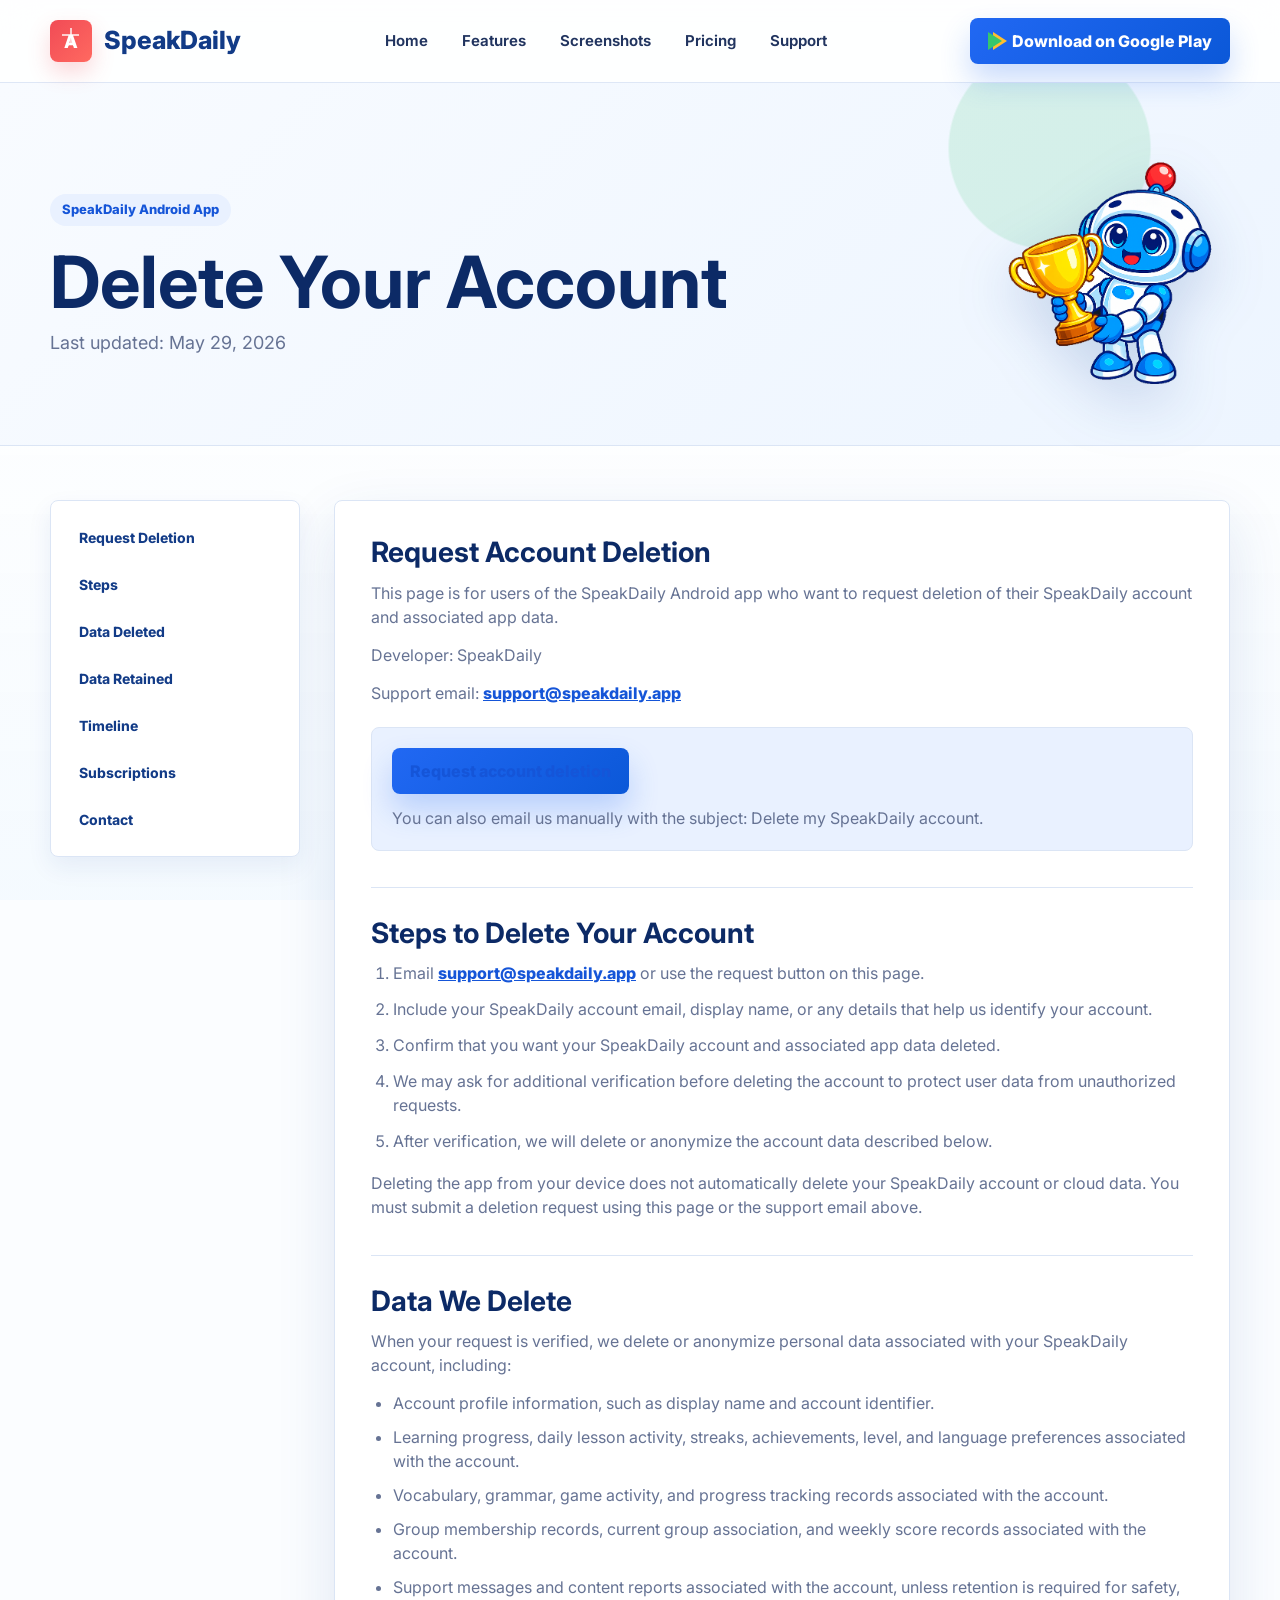
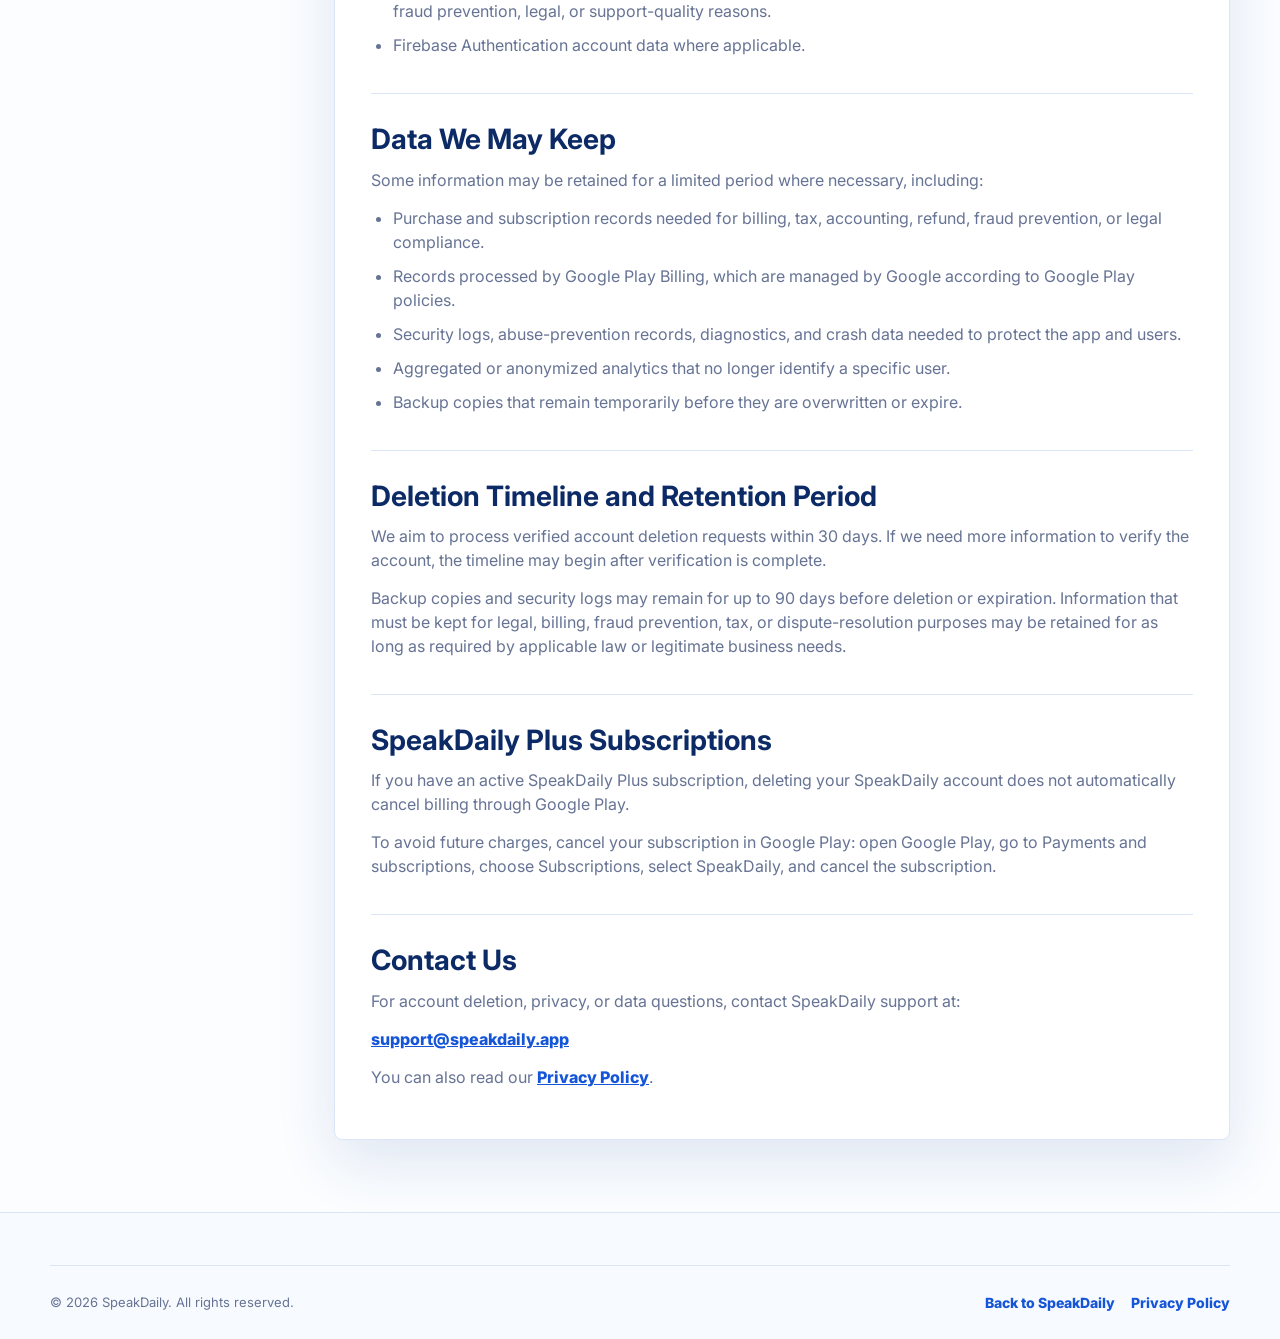
==== public/delete-account.html @ 3225bc34 "Add Firebase automatic deployment and Delete account" ====
<!DOCTYPE html>
<html lang="en">
<head>
  <meta charset="UTF-8" />
  <meta name="viewport" content="width=device-width, initial-scale=1.0" />
  <meta name="description" content="Request deletion of your SpeakDaily account and associated app data." />
  <title>Delete Account | SpeakDaily</title>
  <link rel="preconnect" href="https://fonts.googleapis.com" />
  <link rel="preconnect" href="https://fonts.gstatic.com" crossorigin />
  <link href="https://fonts.googleapis.com/css2?family=Inter:wght@400;500;600;700;800&display=swap" rel="stylesheet" />
  <link rel="icon" type="image/png" href="assets/images/speakdaily-app-icon-192.png" />
  <link rel="stylesheet" href="styles.css" />
</head>
<body class="policy-page">
  <header class="site-header">
    <nav class="nav-shell" aria-label="Primary navigation">
      <a class="brand" href="index.html#home" aria-label="SpeakDaily home">
        <span class="brand-mark" aria-hidden="true">
          <span>A</span>
        </span>
        <span>SpeakDaily</span>
      </a>

      <div class="nav-menu policy-nav">
        <a class="nav-link" href="index.html#home">Home</a>
        <a class="nav-link" href="index.html#features">Features</a>
        <a class="nav-link" href="index.html#screenshots">Screenshots</a>
        <a class="nav-link" href="index.html#pricing">Pricing</a>
        <a class="nav-link" href="index.html#support">Support</a>
      </div>

      <a class="play-button nav-play" href="index.html#download" aria-label="Download SpeakDaily on Google Play">
        <span class="play-triangle" aria-hidden="true"></span>
        <span>Download on Google Play</span>
      </a>
    </nav>
  </header>

  <main>
    <section class="policy-hero">
      <div class="container policy-hero-grid">
        <div>
          <span class="section-kicker">SpeakDaily Android App</span>
          <h1>Delete Your Account</h1>
          <p>Last updated: May 29, 2026</p>
        </div>
        <img src="assets/images/speakdaily-robot-cutout.png" alt="SpeakDaily robot mascot" />
      </div>
    </section>

    <section class="policy-content">
      <div class="container policy-layout">
        <aside class="policy-toc" aria-label="Account deletion sections">
          <a href="#request">Request Deletion</a>
          <a href="#steps">Steps</a>
          <a href="#deleted-data">Data Deleted</a>
          <a href="#retained-data">Data Retained</a>
          <a href="#timeline">Timeline</a>
          <a href="#subscriptions">Subscriptions</a>
          <a href="#contact">Contact</a>
        </aside>

        <article class="policy-document">
          <section id="request">
            <h2>Request Account Deletion</h2>
            <p>This page is for users of the SpeakDaily Android app who want to request deletion of their SpeakDaily account and associated app data.</p>
            <p>Developer: SpeakDaily</p>
            <p>Support email: <a href="mailto:support@speakdaily.app">support@speakdaily.app</a></p>
            <div class="deletion-action">
              <a class="play-button" href="mailto:support@speakdaily.app?subject=Delete%20my%20SpeakDaily%20account&body=Hello%20SpeakDaily%20Support%2C%0A%0AI%20want%20to%20delete%20my%20SpeakDaily%20account%20and%20associated%20app%20data.%0A%0AAccount%20email%20or%20display%20name%3A%20%0AReason%20(optional)%3A%20%0A%0AThank%20you.">Request account deletion</a>
              <p>You can also email us manually with the subject: Delete my SpeakDaily account.</p>
            </div>
          </section>

          <section id="steps">
            <h2>Steps to Delete Your Account</h2>
            <ol class="policy-steps">
              <li>Email <a href="mailto:support@speakdaily.app">support@speakdaily.app</a> or use the request button on this page.</li>
              <li>Include your SpeakDaily account email, display name, or any details that help us identify your account.</li>
              <li>Confirm that you want your SpeakDaily account and associated app data deleted.</li>
              <li>We may ask for additional verification before deleting the account to protect user data from unauthorized requests.</li>
              <li>After verification, we will delete or anonymize the account data described below.</li>
            </ol>
            <p>Deleting the app from your device does not automatically delete your SpeakDaily account or cloud data. You must submit a deletion request using this page or the support email above.</p>
          </section>

          <section id="deleted-data">
            <h2>Data We Delete</h2>
            <p>When your request is verified, we delete or anonymize personal data associated with your SpeakDaily account, including:</p>
            <ul>
              <li>Account profile information, such as display name and account identifier.</li>
              <li>Learning progress, daily lesson activity, streaks, achievements, level, and language preferences associated with the account.</li>
              <li>Vocabulary, grammar, game activity, and progress tracking records associated with the account.</li>
              <li>Group membership records, current group association, and weekly score records associated with the account.</li>
              <li>Support messages and content reports associated with the account, unless retention is required for safety, fraud prevention, legal, or support-quality reasons.</li>
              <li>Firebase Authentication account data where applicable.</li>
            </ul>
          </section>

          <section id="retained-data">
            <h2>Data We May Keep</h2>
            <p>Some information may be retained for a limited period where necessary, including:</p>
            <ul>
              <li>Purchase and subscription records needed for billing, tax, accounting, refund, fraud prevention, or legal compliance.</li>
              <li>Records processed by Google Play Billing, which are managed by Google according to Google Play policies.</li>
              <li>Security logs, abuse-prevention records, diagnostics, and crash data needed to protect the app and users.</li>
              <li>Aggregated or anonymized analytics that no longer identify a specific user.</li>
              <li>Backup copies that remain temporarily before they are overwritten or expire.</li>
            </ul>
          </section>

          <section id="timeline">
            <h2>Deletion Timeline and Retention Period</h2>
            <p>We aim to process verified account deletion requests within 30 days. If we need more information to verify the account, the timeline may begin after verification is complete.</p>
            <p>Backup copies and security logs may remain for up to 90 days before deletion or expiration. Information that must be kept for legal, billing, fraud prevention, tax, or dispute-resolution purposes may be retained for as long as required by applicable law or legitimate business needs.</p>
          </section>

          <section id="subscriptions">
            <h2>SpeakDaily Plus Subscriptions</h2>
            <p>If you have an active SpeakDaily Plus subscription, deleting your SpeakDaily account does not automatically cancel billing through Google Play.</p>
            <p>To avoid future charges, cancel your subscription in Google Play: open Google Play, go to Payments and subscriptions, choose Subscriptions, select SpeakDaily, and cancel the subscription.</p>
          </section>

          <section id="contact">
            <h2>Contact Us</h2>
            <p>For account deletion, privacy, or data questions, contact SpeakDaily support at:</p>
            <p><a href="mailto:support@speakdaily.app">support@speakdaily.app</a></p>
            <p>You can also read our <a href="privacy-policy.html">Privacy Policy</a>.</p>
          </section>
        </article>
      </div>
    </section>
  </main>

  <footer class="site-footer">
    <div class="container footer-bottom policy-footer">
      <p>&copy; <span id="year">2026</span> SpeakDaily. All rights reserved.</p>
      <div class="policy-footer-links">
        <a href="index.html">Back to SpeakDaily</a>
        <a href="privacy-policy.html">Privacy Policy</a>
      </div>
    </div>
  </footer>

  <script>
    const year = document.getElementById('year');
    year.textContent = new Date().getFullYear();
  </script>
</body>
</html>
---- public/styles.css ----
:root {
  --blue-900: #0c2a66;
  --blue-800: #123b87;
  --blue-700: #1555d8;
  --blue-600: #2168f3;
  --blue-100: #e9f1ff;
  --green-600: #35c66d;
  --green-100: #e9fbf1;
  --red-500: #f14b56;
  --yellow-500: #ffbf2f;
  --ink: #17213c;
  --muted: #667394;
  --line: #dbe5f5;
  --surface: #ffffff;
  --soft: #f5f9ff;
  --shadow: 0 22px 60px rgba(24, 66, 148, 0.12);
  --tight-shadow: 0 12px 30px rgba(20, 54, 118, 0.12);
  --radius: 8px;
  --container: min(1180px, calc(100% - 40px));
}

* {
  box-sizing: border-box;
}

html {
  scroll-behavior: smooth;
}

body {
  margin: 0;
  font-family: "Inter", Arial, sans-serif;
  color: var(--ink);
  background: #fbfdff;
  line-height: 1.5;
}

body::before {
  content: "";
  position: fixed;
  inset: 0;
  z-index: -2;
  background:
    linear-gradient(180deg, rgba(233, 241, 255, 0.88) 0%, rgba(255, 255, 255, 0.9) 34%, rgba(244, 250, 255, 0.94) 100%);
}

a {
  color: inherit;
}

button,
a {
  -webkit-tap-highlight-color: transparent;
}

button {
  font: inherit;
}

.container {
  width: var(--container);
  margin: 0 auto;
}

.section-pad {
  padding: 80px 0;
}

.site-header {
  position: sticky;
  top: 0;
  z-index: 50;
  background: rgba(255, 255, 255, 0.92);
  backdrop-filter: blur(18px);
  border-bottom: 1px solid rgba(219, 229, 245, 0.9);
}

.nav-shell {
  width: var(--container);
  height: 82px;
  margin: 0 auto;
  display: grid;
  grid-template-columns: auto 1fr auto;
  align-items: center;
  gap: 28px;
}

.brand {
  display: inline-flex;
  align-items: center;
  gap: 12px;
  text-decoration: none;
  color: var(--blue-800);
  font-size: 25px;
  font-weight: 800;
  white-space: nowrap;
}

.brand-mark {
  width: 42px;
  height: 42px;
  display: inline-grid;
  place-items: center;
  border-radius: 8px;
  background: linear-gradient(135deg, var(--red-500), #ff6960);
  color: #fff;
  box-shadow: 0 10px 22px rgba(241, 75, 86, 0.22);
  position: relative;
  overflow: hidden;
}

.brand-mark::before,
.brand-mark::after {
  content: "";
  position: absolute;
  background: rgba(255, 255, 255, 0.7);
}

.brand-mark::before {
  width: 17px;
  height: 2px;
  top: 14px;
  left: 12px;
}

.brand-mark::after {
  width: 2px;
  height: 17px;
  top: 8px;
  left: 20px;
}

.brand-mark span {
  position: relative;
  z-index: 1;
  font-size: 18px;
  font-weight: 800;
}

.nav-menu {
  justify-self: center;
  display: flex;
  align-items: center;
  gap: 34px;
}

.nav-link {
  position: relative;
  text-decoration: none;
  color: #21345f;
  font-weight: 650;
  font-size: 15px;
  padding: 28px 0;
}

.nav-link::after {
  content: "";
  position: absolute;
  left: 0;
  right: 0;
  bottom: 20px;
  height: 3px;
  border-radius: 999px;
  background: var(--blue-600);
  transform: scaleX(0);
  transform-origin: center;
  transition: transform 0.2s ease;
}

.nav-link:hover::after,
.nav-link.active::after {
  transform: scaleX(1);
}

.nav-toggle {
  display: none;
  width: 44px;
  height: 44px;
  border: 1px solid var(--line);
  border-radius: 8px;
  background: #fff;
  align-items: center;
  justify-content: center;
  flex-direction: column;
  gap: 5px;
}

.nav-toggle span {
  width: 20px;
  height: 2px;
  background: var(--blue-800);
  border-radius: 4px;
}

.play-button,
.outline-button {
  min-height: 46px;
  display: inline-flex;
  align-items: center;
  justify-content: center;
  gap: 10px;
  border-radius: 8px;
  font-weight: 800;
  text-decoration: none;
  transition: transform 0.2s ease, box-shadow 0.2s ease, border-color 0.2s ease;
}

.play-button {
  padding: 0 18px;
  color: #fff;
  background: linear-gradient(135deg, var(--blue-600), #0b58d8);
  box-shadow: 0 16px 30px rgba(33, 104, 243, 0.24);
}

.play-button:hover,
.outline-button:hover {
  transform: translateY(-2px);
}

.outline-button {
  padding: 0 20px;
  color: var(--blue-700);
  background: #fff;
  border: 1px solid #b8cbf4;
}

.play-triangle {
  width: 0;
  height: 0;
  border-top: 9px solid transparent;
  border-bottom: 9px solid transparent;
  border-left: 14px solid var(--green-600);
  filter: drop-shadow(5px 0 0 var(--yellow-500));
}

.hero {
  position: relative;
  min-height: 660px;
  display: flex;
  align-items: center;
  overflow: hidden;
  background:
    radial-gradient(circle at 78% 10%, rgba(219, 233, 255, 0.85) 0 90px, transparent 92px),
    radial-gradient(circle at 96% 26%, rgba(232, 247, 255, 0.9) 0 120px, transparent 122px);
}

.hero::after {
  content: "";
  position: absolute;
  right: 0;
  bottom: 0;
  width: min(74vw, 840px);
  height: 68%;
  z-index: 0;
  background:
    linear-gradient(115deg, rgba(234, 246, 255, 0.1), rgba(219, 238, 255, 0.92)),
    repeating-linear-gradient(90deg, rgba(255, 255, 255, 0.44) 0 1px, transparent 1px 38px);
  clip-path: ellipse(70% 46% at 58% 76%);
}

.hero-grid {
  position: relative;
  z-index: 2;
  display: grid;
  grid-template-columns: minmax(360px, 0.9fr) minmax(560px, 1.2fr);
  gap: 24px;
  align-items: center;
}

.hero-copy {
  max-width: 590px;
}

.eyebrow {
  display: inline-flex;
  gap: 10px;
  align-items: center;
  min-height: 36px;
  padding: 0 16px;
  color: var(--blue-700);
  background: #eaf2ff;
  border-radius: 999px;
  font-size: 14px;
  font-weight: 750;
}

.eyebrow span + span::before {
  content: "";
  display: inline-block;
  width: 5px;
  height: 5px;
  margin-right: 10px;
  vertical-align: middle;
  border-radius: 50%;
  background: var(--blue-600);
}

.hero h1 {
  margin: 28px 0 18px;
  color: var(--blue-900);
  font-size: clamp(46px, 6vw, 74px);
  line-height: 1.07;
  max-width: 760px;
}

.hero h1::first-line {
  color: var(--blue-900);
}

.hero h1 span,
.hero h1 strong {
  color: var(--blue-600);
}

.hero p {
  max-width: 520px;
  margin: 0;
  color: var(--muted);
  font-size: 20px;
}

.hero-actions {
  display: flex;
  flex-wrap: wrap;
  gap: 14px;
  margin: 34px 0 24px;
}

.hero-play,
.hero-actions .outline-button {
  min-height: 54px;
}

.trust-row {
  display: flex;
  align-items: center;
  gap: 14px;
}

.learner-stack {
  display: flex;
}

.learner-stack span {
  width: 31px;
  height: 31px;
  margin-left: -8px;
  border: 2px solid #fff;
  border-radius: 50%;
  box-shadow: 0 6px 16px rgba(36, 76, 146, 0.16);
}

.learner-stack span:first-child {
  margin-left: 0;
  background: #9f623f;
}

.learner-stack span:nth-child(2) {
  background: #e3a46e;
}

.learner-stack span:nth-child(3) {
  background: #71513d;
}

.learner-stack span:nth-child(4) {
  background: #d5b79a;
}

.stars {
  display: flex;
  gap: 3px;
  line-height: 1;
}

.stars span {
  width: 13px;
  height: 13px;
  background: var(--yellow-500);
  clip-path: polygon(50% 0, 62% 35%, 100% 35%, 70% 56%, 82% 100%, 50% 72%, 18% 100%, 30% 56%, 0 35%, 38% 35%);
}

.trust-row p {
  margin: 4px 0 0;
  color: #495a7e;
  font-size: 14px;
}

.hero-visual {
  position: relative;
  min-height: 560px;
  perspective: 1400px;
}

.hero-scene {
  position: absolute;
  inset: 0;
  pointer-events: none;
}

.hero-card {
  position: absolute;
  z-index: 1;
  display: grid;
  gap: 5px;
  width: 190px;
  padding: 16px;
  border: 1px solid rgba(190, 207, 237, 0.78);
  border-radius: var(--radius);
  background: rgba(255, 255, 255, 0.72);
  box-shadow: var(--tight-shadow);
  backdrop-filter: blur(18px);
}

.lesson-card {
  right: 27%;
  top: 110px;
}

.streak-card {
  right: 8%;
  bottom: 110px;
}

.hero-card strong {
  color: var(--blue-900);
  font-size: 15px;
}

.hero-card small {
  color: var(--muted);
  font-weight: 600;
}

.mini-badge,
.level-dot {
  display: inline-grid;
  place-items: center;
  width: 29px;
  height: 24px;
  border-radius: 7px;
  color: #fff;
  background: var(--green-600);
  font-size: 11px;
  font-weight: 800;
}

.lesson-progress,
.lesson-progress span,
.progress-meter div,
.progress-meter i,
.routine-progress div,
.routine-progress i {
  height: 7px;
  border-radius: 999px;
}

.lesson-progress {
  background: #e9eef8;
}

.lesson-progress span {
  display: block;
  width: 64%;
  background: var(--blue-600);
}

.phone {
  position: absolute;
  width: 210px;
  height: 430px;
  padding: 12px;
  border: 7px solid #24272f;
  border-radius: 32px;
  background: #12151d;
  box-shadow: 0 28px 48px rgba(16, 31, 73, 0.24);
  overflow: hidden;
}

.phone::before {
  content: "";
  position: absolute;
  top: 7px;
  left: 50%;
  width: 64px;
  height: 10px;
  border-radius: 0 0 12px 12px;
  background: #24272f;
  transform: translateX(-50%);
  z-index: 4;
}

.phone-main {
  right: 178px;
  top: 24px;
  width: 240px;
  height: 500px;
  transform: rotate(1deg);
  z-index: 6;
}

.phone-left {
  right: 366px;
  top: 96px;
  transform: rotate(-8deg);
  z-index: 4;
}

.phone-right {
  right: 10px;
  top: 92px;
  transform: rotate(8deg);
  z-index: 3;
}

.screen {
  height: 100%;
  padding: 20px 13px 14px;
  border-radius: 24px;
  background: #fbfdff;
  overflow: hidden;
}

.screen-header,
.routine-top {
  display: flex;
  align-items: center;
  gap: 8px;
  min-height: 32px;
  color: var(--blue-800);
  font-size: 12px;
}

.screen-header strong,
.routine-top strong {
  flex: 1;
}

.alert-dot {
  width: 9px;
  height: 9px;
  border-radius: 50%;
  background: var(--red-500);
  box-shadow: 0 0 0 4px rgba(241, 75, 86, 0.14);
}

.chapter-card {
  margin-top: 14px;
  padding: 14px;
  border-radius: var(--radius);
  background: linear-gradient(135deg, #f1f6ff, #ffffff);
  border: 1px solid #d8e5ff;
}

.chapter-card span,
.phone-label,
.plan-name {
  display: inline-block;
  color: var(--blue-600);
  font-size: 11px;
  font-weight: 800;
  text-transform: uppercase;
}

.chapter-card strong {
  display: block;
  margin: 3px 0;
  color: var(--blue-900);
  font-size: 13px;
}

.chapter-card small {
  color: var(--muted);
  font-size: 11px;
}

.progress-meter {
  margin: 14px 0;
  color: var(--green-600);
  font-size: 11px;
  font-weight: 800;
}

.progress-meter {
  display: grid;
  grid-template-columns: 1fr auto;
  gap: 8px;
}

.progress-meter div {
  grid-column: 1 / -1;
  background: #e9eef8;
}

.progress-meter i {
  display: block;
  width: 6%;
  background: var(--green-600);
}

.start-button {
  width: 100%;
  min-height: 38px;
  color: #fff;
  border: 0;
  border-radius: 8px;
  background: var(--blue-600);
  font-size: 12px;
  font-weight: 800;
}

.lesson-list {
  display: grid;
  gap: 12px;
  margin: 18px 0 0;
  padding: 0;
  list-style: none;
}

.lesson-list li {
  display: flex;
  gap: 10px;
  align-items: center;
  padding: 10px;
  border: 1px solid #e1e9f8;
  border-radius: var(--radius);
  background: #fff;
}

.lesson-list strong {
  display: block;
  color: var(--blue-900);
  font-size: 12px;
}

.lesson-list small {
  display: block;
  color: var(--muted);
  font-size: 10px;
}

.lesson-icon {
  width: 32px;
  height: 32px;
  flex: 0 0 32px;
  border-radius: 8px;
}

.lesson-icon.red {
  background: linear-gradient(135deg, var(--red-500), #ff8b76);
}

.lesson-icon.blue {
  background: linear-gradient(135deg, #65a4ff, var(--blue-600));
}

.lesson-icon.green {
  background: linear-gradient(135deg, var(--green-600), #9ee7b9);
}

.game-list {
  display: grid;
  gap: 12px;
  margin-top: 24px;
}

.game-card {
  padding: 14px;
  border-radius: var(--radius);
  border: 1px solid #d8e5ff;
  background: #fff;
}

.game-card.green {
  background: var(--green-100);
  border-color: #cdeedb;
}

.game-card.blue {
  background: var(--blue-100);
}

.game-card.pale {
  background: #fff7dc;
  border-color: #f5e6ab;
}

.game-card strong,
.game-card span {
  display: block;
}

.game-card strong {
  color: var(--blue-900);
  font-size: 12px;
}

.game-card span {
  margin: 4px 0 10px;
  color: var(--muted);
  font-size: 10px;
}

.game-card button {
  min-width: 58px;
  height: 28px;
  border: 0;
  border-radius: 999px;
  color: #fff;
  background: var(--green-600);
  font-size: 10px;
  font-weight: 800;
  text-transform: uppercase;
}

.profile-bot {
  width: 68px;
  height: 68px;
  margin: 32px auto 14px;
  border: 6px solid #dcecff;
  border-radius: 50%;
  background:
    radial-gradient(circle at 36% 42%, #fff 0 5px, transparent 6px),
    radial-gradient(circle at 64% 42%, #fff 0 5px, transparent 6px),
    radial-gradient(circle at 37% 42%, var(--blue-700) 0 2px, transparent 3px),
    radial-gradient(circle at 63% 42%, var(--blue-700) 0 2px, transparent 3px),
    linear-gradient(135deg, #4fb0ff, var(--blue-600));
  box-shadow: 0 12px 24px rgba(33, 104, 243, 0.22);
}

.profile-name {
  display: block;
  color: var(--blue-900);
  text-align: center;
  font-size: 13px;
}

.plus-strip {
  display: block;
  margin: 18px 0;
  padding: 12px;
  border-radius: var(--radius);
  color: var(--blue-800);
  background: #f2edff;
  font-size: 11px;
  font-weight: 800;
}

.settings-row {
  margin-top: 10px;
  padding: 12px;
  border-radius: var(--radius);
  background: #fff;
  border: 1px solid #e1e9f8;
  color: var(--blue-800);
  font-size: 11px;
  font-weight: 700;
}

.settings-row.logout {
  color: var(--red-500);
}

.mascot-wrap {
  position: absolute;
  left: -10px;
  bottom: 10px;
  width: 340px;
  height: 330px;
  z-index: 8;
}

.mascot-image {
  position: absolute;
  left: 0;
  bottom: 0;
  width: 335px;
  max-width: 100%;
  height: auto;
  filter: drop-shadow(0 18px 28px rgba(17, 67, 150, 0.2));
}

.speech-bubble {
  position: absolute;
  right: 22px;
  top: 12px;
  z-index: 3;
  padding: 9px 13px;
  border-radius: 8px;
  color: #fff;
  background: var(--green-600);
  font-weight: 800;
  transform: rotate(7deg);
  box-shadow: 0 12px 18px rgba(53, 198, 109, 0.2);
}

.robot {
  position: absolute;
  left: 44px;
  top: 58px;
  width: 142px;
  height: 172px;
}

.antenna {
  position: absolute;
  top: -22px;
  left: 50%;
  width: 7px;
  height: 26px;
  background: var(--blue-700);
  transform: translateX(-50%);
}

.antenna::before {
  content: "";
  position: absolute;
  top: -16px;
  left: 50%;
  width: 24px;
  height: 24px;
  border: 5px solid var(--red-500);
  border-radius: 50%;
  background: #fff;
  transform: translateX(-50%);
}

.robot-head {
  position: absolute;
  top: 0;
  left: 13px;
  width: 116px;
  height: 88px;
  border: 7px solid var(--blue-700);
  border-radius: 42px;
  background: #f7fbff;
  box-shadow: inset 0 -12px 0 #e5f1ff;
}

.robot-head::before,
.robot-head::after {
  content: "";
  position: absolute;
  top: 35px;
  width: 18px;
  height: 34px;
  border-radius: 12px;
  background: var(--blue-700);
}

.robot-head::before {
  left: -21px;
}

.robot-head::after {
  right: -21px;
}

.robot-eye {
  position: absolute;
  top: 30px;
  width: 26px;
  height: 26px;
  border: 4px solid var(--blue-700);
  border-radius: 50%;
  background: radial-gradient(circle at 35% 35%, #fff 0 4px, #4fb0ff 5px 100%);
}

.robot-eye.left {
  left: 25px;
}

.robot-eye.right {
  right: 25px;
}

.robot-smile {
  position: absolute;
  left: 50%;
  bottom: 15px;
  width: 25px;
  height: 12px;
  border-bottom: 5px solid var(--red-500);
  border-radius: 0 0 18px 18px;
  transform: translateX(-50%);
}

.robot-body {
  position: absolute;
  top: 88px;
  left: 39px;
  width: 64px;
  height: 66px;
  border: 7px solid var(--blue-700);
  border-radius: 22px 22px 28px 28px;
  background: #f7fbff;
}

.robot-body span {
  position: absolute;
  top: 18px;
  left: 50%;
  width: 24px;
  height: 24px;
  border-radius: 50%;
  background: var(--blue-600);
  transform: translateX(-50%);
}

.robot-arm,
.robot-leg {
  position: absolute;
  background: var(--blue-600);
  border: 5px solid var(--blue-700);
}

.robot-arm {
  top: 98px;
  width: 24px;
  height: 58px;
  border-radius: 16px;
}

.arm-left {
  left: 12px;
  transform: rotate(24deg);
}

.arm-right {
  right: 4px;
  top: 82px;
  transform: rotate(-42deg);
}

.robot-leg {
  top: 149px;
  width: 28px;
  height: 36px;
  border-radius: 14px;
}

.leg-left {
  left: 43px;
}

.leg-right {
  right: 43px;
}

.letter-block {
  position: absolute;
  display: grid;
  place-items: center;
  width: 52px;
  height: 52px;
  border-radius: 8px;
  color: #fff;
  font-size: 24px;
  font-weight: 900;
  box-shadow: var(--tight-shadow);
}

.block-a {
  right: 22px;
  bottom: 34px;
  background: linear-gradient(135deg, #ff7a87, var(--red-500));
  transform: rotate(9deg);
}

.block-b {
  right: 72px;
  bottom: 0;
  background: linear-gradient(135deg, #ffcb4d, #ff9d1b);
}

.section-card,
.screenshots-band,
.download-panel {
  border: 1px solid rgba(219, 229, 245, 0.95);
  border-radius: var(--radius);
  background: rgba(255, 255, 255, 0.9);
  box-shadow: var(--shadow);
}

.feature-summary {
  padding: 0 0 16px;
  margin-top: -24px;
  position: relative;
  z-index: 3;
}

.section-card {
  padding: 28px 30px 30px;
}

.section-heading {
  max-width: 720px;
  margin: 0 auto 28px;
  text-align: center;
}

.section-kicker {
  display: inline-flex;
  align-items: center;
  min-height: 32px;
  padding: 0 12px;
  border-radius: 999px;
  color: var(--blue-700);
  background: var(--blue-100);
  font-size: 13px;
  font-weight: 800;
}

h2 {
  margin: 12px 0 12px;
  color: var(--blue-900);
  font-size: clamp(30px, 3.6vw, 46px);
  line-height: 1.12;
}

h3 {
  color: var(--blue-900);
}

.section-heading h2 {
  margin-bottom: 0;
}

.feature-grid {
  display: grid;
  grid-template-columns: repeat(6, minmax(0, 1fr));
  gap: 18px;
}

.feature-card,
.support-item,
.price-card {
  border: 1px solid var(--line);
  border-radius: var(--radius);
  background: #fff;
}

.feature-card {
  min-height: 230px;
  padding: 24px 18px;
  text-align: center;
  box-shadow: 0 8px 20px rgba(26, 63, 130, 0.07);
}

.feature-card h3 {
  margin: 16px 0 8px;
  font-size: 16px;
  line-height: 1.2;
}

.feature-card p,
.section-copy p,
.screenshots-copy p,
.pricing-copy p,
.support-item p,
.price-card p,
.legal-panels p,
.site-footer p {
  color: var(--muted);
}

.feature-card p {
  margin: 0;
  font-size: 13px;
}

.feature-icon,
.support-icon {
  width: 72px;
  height: 72px;
  margin: 0 auto;
  position: relative;
}

.feature-icon.book {
  border-radius: 7px;
  background:
    linear-gradient(90deg, transparent 48%, #fff 49% 51%, transparent 52%),
    linear-gradient(135deg, #ddecff, #ffffff);
  border: 5px solid #93bcff;
  box-shadow: inset 0 -8px 0 #d7e8ff;
}

.feature-icon.puzzle::before,
.feature-icon.puzzle::after {
  content: "";
  position: absolute;
  width: 42px;
  height: 42px;
  border-radius: 8px;
}

.feature-icon.puzzle::before {
  left: 2px;
  top: 5px;
  background: #78d887;
  box-shadow: 26px 0 0 #7ba9ff;
}

.feature-icon.puzzle::after {
  left: 17px;
  bottom: 4px;
  background: #ffcf48;
  box-shadow: 26px 0 0 #f25d6a;
}

.feature-icon.controller {
  width: 84px;
  height: 58px;
  margin-top: 7px;
  border-radius: 26px;
  background: linear-gradient(135deg, #76b1ff, var(--blue-700));
  box-shadow: inset 0 -8px 0 rgba(0, 0, 0, 0.12);
}

.feature-icon.controller::before,
.feature-icon.controller::after {
  content: "";
  position: absolute;
}

.feature-icon.controller::before {
  left: 20px;
  top: 23px;
  width: 20px;
  height: 6px;
  background: #fff;
  box-shadow: 7px -7px 0 -2px #fff, 7px 7px 0 -2px #fff;
}

.feature-icon.controller::after {
  right: 18px;
  top: 20px;
  width: 10px;
  height: 10px;
  border-radius: 50%;
  background: #fff;
  box-shadow: 14px 8px 0 #fff;
}

.feature-icon.chart {
  border: 5px solid #a9c9ff;
  border-radius: 7px;
  background: linear-gradient(135deg, #f8fbff, #dceaff);
}

.feature-icon.chart::before {
  content: "";
  position: absolute;
  left: 16px;
  right: 12px;
  bottom: 17px;
  height: 34px;
  border-left: 5px solid var(--blue-600);
  border-bottom: 5px solid var(--blue-600);
  transform: skew(-18deg);
}

.feature-icon.trophy::before {
  content: "";
  position: absolute;
  left: 14px;
  top: 9px;
  width: 44px;
  height: 44px;
  border-radius: 8px 8px 20px 20px;
  background: linear-gradient(135deg, #ffcf4a, #ff9f1f);
  box-shadow: inset 0 -8px 0 rgba(152, 93, 0, 0.13);
}

.feature-icon.trophy::after {
  content: "";
  position: absolute;
  left: 24px;
  bottom: 6px;
  width: 24px;
  height: 14px;
  border-radius: 6px 6px 2px 2px;
  background: #d88916;
  box-shadow: 0 -10px 0 -2px #f2a11d;
}

.feature-icon.crown::before {
  content: "";
  position: absolute;
  left: 8px;
  top: 18px;
  width: 56px;
  height: 42px;
  background: linear-gradient(135deg, #ffd95c, #ffaf25);
  clip-path: polygon(0 100%, 0 32%, 24% 58%, 50% 0, 76% 58%, 100% 32%, 100% 100%);
}

.split-section {
  display: grid;
  grid-template-columns: 1fr 440px;
  gap: 56px;
  align-items: center;
}

.section-copy {
  max-width: 620px;
}

.section-copy > p,
.screenshots-copy p,
.pricing-copy p {
  margin: 0 0 28px;
  font-size: 18px;
}

.flow-list {
  display: grid;
  gap: 16px;
}

.flow-list div {
  display: grid;
  grid-template-columns: 52px 1fr;
  gap: 4px 16px;
  align-items: start;
  padding: 18px;
  border: 1px solid var(--line);
  border-radius: var(--radius);
  background: #fff;
}

.flow-list span {
  grid-row: span 2;
  display: grid;
  place-items: center;
  width: 48px;
  height: 48px;
  border-radius: 8px;
  color: var(--blue-700);
  background: var(--blue-100);
  font-weight: 900;
}

.flow-list strong {
  color: var(--blue-900);
  font-size: 18px;
}

.flow-list p {
  margin: 0;
  font-size: 14px;
}

.routine-panel {
  padding: 26px;
  border: 1px solid var(--line);
  border-radius: var(--radius);
  background: #fff;
  box-shadow: var(--shadow);
}

.routine-progress {
  margin: 24px 0;
  display: grid;
  grid-template-columns: 1fr auto;
  gap: 8px;
  color: var(--blue-900);
  font-weight: 800;
}

.routine-progress div {
  grid-column: 1 / -1;
  background: #e9eef8;
}

.routine-progress i {
  display: block;
  width: 65%;
  background: var(--green-600);
}

.routine-task {
  display: flex;
  align-items: center;
  gap: 14px;
  padding: 16px;
  border-radius: var(--radius);
  border: 1px solid var(--line);
  background: #fff;
}

.routine-task + .routine-task {
  margin-top: 12px;
}

.routine-task.active {
  background: var(--green-100);
  border-color: #cdeedb;
}

.routine-task > span {
  width: 38px;
  height: 38px;
  flex: 0 0 38px;
  border-radius: 8px;
  background: var(--blue-600);
}

.routine-task:nth-of-type(4) > span {
  background: var(--green-600);
}

.routine-task:nth-of-type(5) > span {
  background: var(--yellow-500);
}

.routine-task strong,
.routine-task small {
  display: block;
}

.routine-task small {
  color: var(--muted);
}

.screenshots {
  padding-top: 40px;
}

.screenshots-band {
  display: grid;
  grid-template-columns: 280px 1fr;
  gap: 34px;
  align-items: center;
  padding: 28px;
  background:
    linear-gradient(120deg, #f7fbff 0%, #eef6ff 100%);
}

.screenshots-copy h2 {
  margin-top: 18px;
}

.button-icon {
  width: 18px;
  height: 18px;
  border: 2px solid currentColor;
  border-radius: 4px;
  position: relative;
}

.button-icon::before {
  content: "";
  position: absolute;
  left: 4px;
  bottom: 3px;
  width: 7px;
  height: 7px;
  border-left: 2px solid currentColor;
  border-bottom: 2px solid currentColor;
}

.screenshot-strip {
  display: grid;
  grid-template-columns: repeat(4, minmax(130px, 1fr));
  gap: 18px;
}

.screenshot-phone {
  min-height: 356px;
  padding: 22px 14px;
  border: 6px solid #252934;
  border-radius: 28px;
  background: #fff;
  box-shadow: 0 18px 30px rgba(19, 43, 91, 0.16);
  overflow: hidden;
}

.screenshot-phone strong {
  display: block;
  color: var(--blue-900);
  font-size: 13px;
  text-align: center;
}

.screenshot-phone button {
  width: 100%;
  min-height: 32px;
  margin-top: 10px;
  border: 1px solid var(--line);
  border-radius: 8px;
  color: var(--blue-800);
  background: #fff;
  font-size: 11px;
  font-weight: 700;
}

.mini-robot {
  width: 54px;
  height: 54px;
  margin: 48px auto 18px;
  border: 5px solid var(--blue-700);
  border-radius: 22px;
  background:
    radial-gradient(circle at 34% 40%, #fff 0 4px, transparent 5px),
    radial-gradient(circle at 66% 40%, #fff 0 4px, transparent 5px),
    linear-gradient(135deg, #52b7ff, var(--blue-600));
}

.chapter-card.small {
  margin: 20px 0 16px;
}

.mock-row {
  height: 42px;
  margin-top: 12px;
  border-radius: 8px;
  background: var(--blue-100);
}

.mock-row.short {
  width: 78%;
}

.mock-row.green {
  background: var(--green-100);
}

.pricing {
  padding-top: 32px;
}

.pricing-grid {
  display: grid;
  grid-template-columns: 1fr 280px 280px;
  gap: 22px;
  align-items: stretch;
}

.pricing-copy {
  align-self: center;
  padding-right: 20px;
}

.price-card {
  padding: 26px;
  box-shadow: 0 12px 28px rgba(24, 66, 148, 0.1);
}

.price-card strong {
  display: block;
  margin: 12px 0;
  color: var(--blue-900);
  font-size: 40px;
  line-height: 1;
}

.price-card strong span {
  color: var(--muted);
  font-size: 16px;
}

.price-card a {
  display: inline-flex;
  align-items: center;
  justify-content: center;
  min-height: 42px;
  width: 100%;
  margin-top: 16px;
  border-radius: 8px;
  color: var(--blue-700);
  background: var(--blue-100);
  text-decoration: none;
  font-weight: 800;
}

.featured-plan {
  color: #fff;
  background: linear-gradient(135deg, var(--blue-700), #0c3e94);
  border-color: transparent;
}

.featured-plan .plan-name,
.featured-plan strong,
.featured-plan p,
.featured-plan strong span {
  color: #fff;
}

.featured-plan a {
  color: var(--blue-800);
  background: #fff;
}

.support {
  padding-top: 36px;
}

.support-heading {
  margin-bottom: 26px;
}

.support-grid {
  display: grid;
  grid-template-columns: repeat(4, minmax(0, 1fr));
  border: 1px solid var(--line);
  border-radius: var(--radius);
  background: #fff;
  box-shadow: 0 10px 26px rgba(26, 63, 130, 0.08);
}

.support-item {
  min-height: 212px;
  padding: 24px 24px 22px;
  border: 0;
  border-right: 1px solid var(--line);
  border-radius: 0;
}

.support-item:first-child {
  border-radius: 8px 0 0 8px;
}

.support-item:last-child {
  border-right: 0;
  border-radius: 0 8px 8px 0;
}

.support-item h3 {
  margin: 14px 0 6px;
  font-size: 17px;
}

.support-item p {
  margin: 0 0 14px;
  font-size: 14px;
}

.support-item a,
.site-footer a {
  color: var(--blue-700);
  font-weight: 700;
}

.support-icon {
  width: 52px;
  height: 52px;
  margin: 0;
}

.support-icon.shield {
  background: linear-gradient(135deg, #e8f4ff, #ffffff);
  border: 3px solid var(--blue-600);
  border-radius: 20px 20px 24px 24px;
  clip-path: polygon(50% 0, 100% 18%, 88% 82%, 50% 100%, 12% 82%, 0 18%);
}

.support-icon.document {
  border: 3px solid var(--blue-600);
  border-radius: 6px;
  background:
    linear-gradient(135deg, transparent 0 75%, #cde0ff 76%),
    #f6fbff;
}

.support-icon.headset::before {
  content: "";
  position: absolute;
  inset: 7px;
  border: 4px solid var(--blue-600);
  border-bottom: 0;
  border-radius: 24px 24px 0 0;
}

.support-icon.headset::after {
  content: "";
  position: absolute;
  left: 5px;
  right: 5px;
  bottom: 8px;
  height: 22px;
  border-left: 10px solid var(--blue-600);
  border-right: 10px solid var(--blue-600);
  border-radius: 5px;
}

.support-icon.question {
  display: grid;
  place-items: center;
  border: 3px solid var(--blue-600);
  border-radius: 50%;
  color: var(--blue-600);
  font-size: 34px;
  font-weight: 900;
}

.support-icon.question::before {
  content: "?";
}

.legal-panels {
  display: grid;
  grid-template-columns: repeat(3, minmax(0, 1fr));
  gap: 18px;
  margin-top: 22px;
}

.legal-panels article {
  padding: 22px;
  border: 1px solid var(--line);
  border-radius: var(--radius);
  background: #fff;
}

.legal-panels h3 {
  margin: 0 0 10px;
}

.legal-panels p {
  margin: 0;
  font-size: 14px;
}

.text-link {
  display: inline-block;
  margin-top: 12px;
  color: var(--blue-700);
  font-weight: 800;
}

.faq-question {
  width: 100%;
  display: flex;
  align-items: center;
  justify-content: space-between;
  gap: 12px;
  min-height: 44px;
  margin-top: 10px;
  border: 0;
  border-top: 1px solid var(--line);
  color: var(--blue-900);
  background: transparent;
  text-align: left;
  font-weight: 800;
  cursor: pointer;
}

.faq-answer {
  display: none;
  padding-bottom: 8px;
}

.faq-answer.open {
  display: block;
}

.download {
  padding: 10px 0 70px;
}

.download-panel {
  display: flex;
  align-items: center;
  justify-content: space-between;
  gap: 24px;
  padding: 30px;
  background:
    linear-gradient(135deg, rgba(21, 85, 216, 0.96), rgba(12, 42, 102, 0.97)),
    var(--blue-700);
}

.download-panel h2,
.download-panel .section-kicker {
  color: #fff;
}

.download-panel .section-kicker {
  background: rgba(255, 255, 255, 0.16);
}

.site-footer {
  padding: 52px 0 18px;
  background: #f7fbff;
  border-top: 1px solid var(--line);
}

.footer-grid {
  display: grid;
  grid-template-columns: 1.4fr repeat(4, 1fr);
  gap: 34px;
}

.footer-brand {
  font-size: 24px;
}

.site-footer h3 {
  margin: 0 0 12px;
  font-size: 15px;
}

.site-footer a {
  display: block;
  margin: 8px 0;
  text-decoration: none;
  font-size: 14px;
}

.site-footer p {
  max-width: 240px;
  margin: 14px 0 0;
  font-size: 14px;
}

.store-badge {
  width: 166px;
  min-height: 52px;
  padding: 7px 10px;
  border-radius: 8px;
  color: #fff !important;
  background: #11151d;
}

.store-badge {
  display: inline-flex !important;
  align-items: center;
  gap: 10px;
}

.store-badge small {
  display: block;
  color: #d8dbe3;
  font-size: 9px;
  font-weight: 700;
}

.footer-bottom {
  display: flex;
  align-items: center;
  justify-content: space-between;
  gap: 20px;
  margin-top: 36px;
  padding-top: 18px;
  border-top: 1px solid var(--line);
}

.footer-bottom p {
  max-width: none;
  margin: 0;
  font-size: 13px;
}

.social-links {
  display: flex;
  gap: 12px;
}

.social-links a {
  display: grid;
  place-items: center;
  width: 32px;
  height: 32px;
  margin: 0;
  border-radius: 50%;
  color: #fff;
  background: #4b628d;
  font-size: 12px;
}

.policy-page {
  background: #fbfdff;
}

.policy-page .site-header {
  position: sticky;
}

.policy-nav {
  justify-self: center;
}

.policy-hero {
  padding: 76px 0 54px;
  background:
    radial-gradient(circle at 82% 18%, rgba(53, 198, 109, 0.15) 0 100px, transparent 102px),
    linear-gradient(135deg, #f8fbff, #edf5ff);
  border-bottom: 1px solid var(--line);
}

.policy-hero-grid {
  display: grid;
  grid-template-columns: minmax(0, 1fr) 230px;
  gap: 28px;
  align-items: center;
}

.policy-hero h1 {
  margin: 18px 0 10px;
  color: var(--blue-900);
  font-size: clamp(42px, 7vw, 72px);
  line-height: 1.05;
}

.policy-hero p {
  margin: 0;
  color: var(--muted);
  font-size: 18px;
}

.policy-hero img {
  width: min(230px, 100%);
  justify-self: end;
  filter: drop-shadow(0 20px 28px rgba(17, 67, 150, 0.18));
}

.policy-content {
  padding: 54px 0 72px;
}

.policy-layout {
  display: grid;
  grid-template-columns: 250px minmax(0, 1fr);
  gap: 34px;
  align-items: start;
}

.policy-toc {
  position: sticky;
  top: 110px;
  display: grid;
  gap: 6px;
  padding: 16px;
  border: 1px solid var(--line);
  border-radius: var(--radius);
  background: #fff;
  box-shadow: 0 10px 24px rgba(24, 66, 148, 0.08);
}

.policy-toc a {
  padding: 10px 12px;
  border-radius: 6px;
  color: var(--blue-800);
  text-decoration: none;
  font-size: 14px;
  font-weight: 750;
}

.policy-toc a:hover {
  background: var(--blue-100);
  color: var(--blue-700);
}

.policy-document {
  padding: 36px;
  border: 1px solid var(--line);
  border-radius: var(--radius);
  background: #fff;
  box-shadow: var(--shadow);
}

.policy-document section + section {
  margin-top: 36px;
  padding-top: 30px;
  border-top: 1px solid var(--line);
}

.policy-document h2 {
  margin: 0 0 12px;
  font-size: 28px;
}

.policy-document p,
.policy-document li {
  color: var(--muted);
  font-size: 16px;
}

.policy-document p {
  margin: 0 0 14px;
}

.policy-document ul {
  display: grid;
  gap: 10px;
  margin: 12px 0 0;
  padding-left: 22px;
}

.policy-steps {
  display: grid;
  gap: 12px;
  margin: 12px 0 18px;
  padding-left: 22px;
}

.deletion-action {
  margin-top: 22px;
  padding: 20px;
  border: 1px solid var(--line);
  border-radius: var(--radius);
  background: var(--blue-100);
}

.deletion-action .play-button {
  margin-bottom: 12px;
}

.deletion-action p {
  margin-bottom: 0;
}

.policy-document a,
.policy-footer a {
  color: var(--blue-700);
  font-weight: 800;
}

.policy-footer {
  margin-top: 0;
}

.policy-footer-links {
  display: flex;
  flex-wrap: wrap;
  gap: 16px;
}

@media (max-width: 1120px) {
  .nav-shell {
    gap: 18px;
  }

  .nav-menu {
    gap: 22px;
  }

  .hero-grid {
    grid-template-columns: 1fr;
  }

  .hero-copy {
    max-width: 760px;
  }

  .hero-visual {
    min-height: 610px;
  }

  .phone-main {
    left: 50%;
    right: auto;
    transform: translateX(-40%) rotate(1deg);
  }

  .phone-left {
    left: calc(50% - 290px);
    right: auto;
  }

  .phone-right {
    left: calc(50% + 145px);
    right: auto;
  }

  .mascot-wrap {
    left: calc(50% - 380px);
  }

  .feature-grid {
    grid-template-columns: repeat(3, 1fr);
  }

  .screenshots-band,
  .pricing-grid {
    grid-template-columns: 1fr;
  }

  .screenshots-copy {
    max-width: 640px;
  }

  .pricing-grid {
    grid-template-columns: repeat(2, minmax(0, 1fr));
  }

  .pricing-copy {
    grid-column: 1 / -1;
  }
}

@media (max-width: 880px) {
  :root {
    --container: min(100% - 28px, 720px);
  }

  .section-pad {
    padding: 58px 0;
  }

  .nav-shell {
    height: 72px;
    grid-template-columns: auto auto;
    justify-content: space-between;
  }

  .brand {
    font-size: 22px;
  }

  .brand-mark {
    width: 38px;
    height: 38px;
  }

  .nav-toggle {
    display: inline-flex;
  }

  .nav-menu {
    position: absolute;
    left: 14px;
    right: 14px;
    top: 78px;
    display: none;
    flex-direction: column;
    align-items: stretch;
    gap: 0;
    padding: 10px;
    border: 1px solid var(--line);
    border-radius: 8px;
    background: #fff;
    box-shadow: var(--tight-shadow);
  }

  .nav-menu.open {
    display: flex;
  }

  .nav-link {
    padding: 14px 12px;
    border-radius: 6px;
  }

  .nav-link::after {
    display: none;
  }

  .nav-link:hover,
  .nav-link.active {
    color: var(--blue-700);
    background: var(--blue-100);
  }

  .nav-play {
    display: none;
  }

  .hero {
    min-height: auto;
  }

  .hero h1 {
    font-size: clamp(40px, 12vw, 60px);
  }

  .hero p {
    font-size: 18px;
  }

  .hero-visual {
    min-height: 620px;
  }

  .phone {
    width: 188px;
    height: 386px;
  }

  .phone-main {
    width: 220px;
    height: 460px;
    left: 50%;
    transform: translateX(-46%) rotate(1deg);
  }

  .phone-left {
    left: 2%;
    top: 126px;
  }

  .phone-right {
    left: auto;
    right: 0;
    top: 128px;
  }

  .mascot-wrap {
    left: 0;
    bottom: 0;
    transform: scale(0.8);
    transform-origin: bottom left;
  }

  .hero-card {
    display: none;
  }

  .split-section {
    grid-template-columns: 1fr;
  }

  .routine-panel {
    max-width: 520px;
  }

  .screenshot-strip {
    grid-template-columns: repeat(2, minmax(0, 1fr));
  }

  .support-grid,
  .legal-panels {
    grid-template-columns: repeat(2, minmax(0, 1fr));
  }

  .support-item {
    border-right: 0;
    border-bottom: 1px solid var(--line);
  }

  .support-item:first-child,
  .support-item:last-child {
    border-radius: 0;
  }

  .footer-grid {
    grid-template-columns: repeat(2, minmax(0, 1fr));
  }

  .policy-layout {
    grid-template-columns: 1fr;
  }

  .policy-toc {
    position: static;
    grid-template-columns: repeat(2, minmax(0, 1fr));
  }
}

@media (max-width: 620px) {
  :root {
    --container: min(100% - 22px, 520px);
  }

  .section-pad {
    padding: 46px 0;
  }

  .hero {
    padding-top: 34px;
    background:
      radial-gradient(circle at 90% 9%, rgba(219, 233, 255, 0.85) 0 72px, transparent 74px),
      linear-gradient(180deg, #ffffff 0%, #f3f8ff 100%);
  }

  .hero::after {
    width: 100%;
    height: 46%;
  }

  .eyebrow {
    min-height: 34px;
    font-size: 13px;
  }

  .hero h1 {
    margin-top: 22px;
    font-size: 41px;
  }

  .hero-actions {
    display: grid;
    grid-template-columns: 1fr;
  }

  .hero-actions a {
    width: 100%;
  }

  .trust-row {
    align-items: flex-start;
  }

  .hero-visual {
    min-height: 520px;
    margin-top: 8px;
  }

  .phone-left,
  .phone-right {
    display: none;
  }

  .phone-main {
    left: auto;
    right: 0;
    top: 26px;
    width: min(230px, 62vw);
    height: 470px;
    transform: rotate(2deg);
  }

  .mascot-wrap {
    left: -18px;
    bottom: 12px;
    transform: scale(0.74);
  }

  .section-card {
    padding: 22px 16px;
  }

  .feature-grid,
  .pricing-grid,
  .support-grid,
  .legal-panels,
  .footer-grid {
    grid-template-columns: 1fr;
  }

  .feature-card {
    min-height: auto;
  }

  .screenshots-band {
    padding: 20px;
  }

  .screenshot-strip {
    grid-template-columns: 1fr;
  }

  .screenshot-phone {
    width: min(250px, 100%);
    margin: 0 auto;
  }

  .download-panel,
  .footer-bottom {
    align-items: flex-start;
    flex-direction: column;
  }

  .download-panel .play-button {
    width: 100%;
  }

  .policy-hero-grid {
    grid-template-columns: 1fr;
  }

  .policy-hero img {
    justify-self: start;
    width: 190px;
  }

  .policy-document {
    padding: 24px 18px;
  }

  .policy-toc {
    grid-template-columns: 1fr;
  }
}

@media (max-width: 420px) {
  .brand {
    font-size: 20px;
  }

  .brand-mark {
    width: 36px;
    height: 36px;
  }

  .hero h1 {
    font-size: 36px;
  }

  .hero p {
    font-size: 16px;
  }

  .phone-main {
    width: 218px;
    height: 450px;
  }

  .mascot-wrap {
    left: -28px;
    transform: scale(0.64);
  }

  h2 {
    font-size: 29px;
  }
}
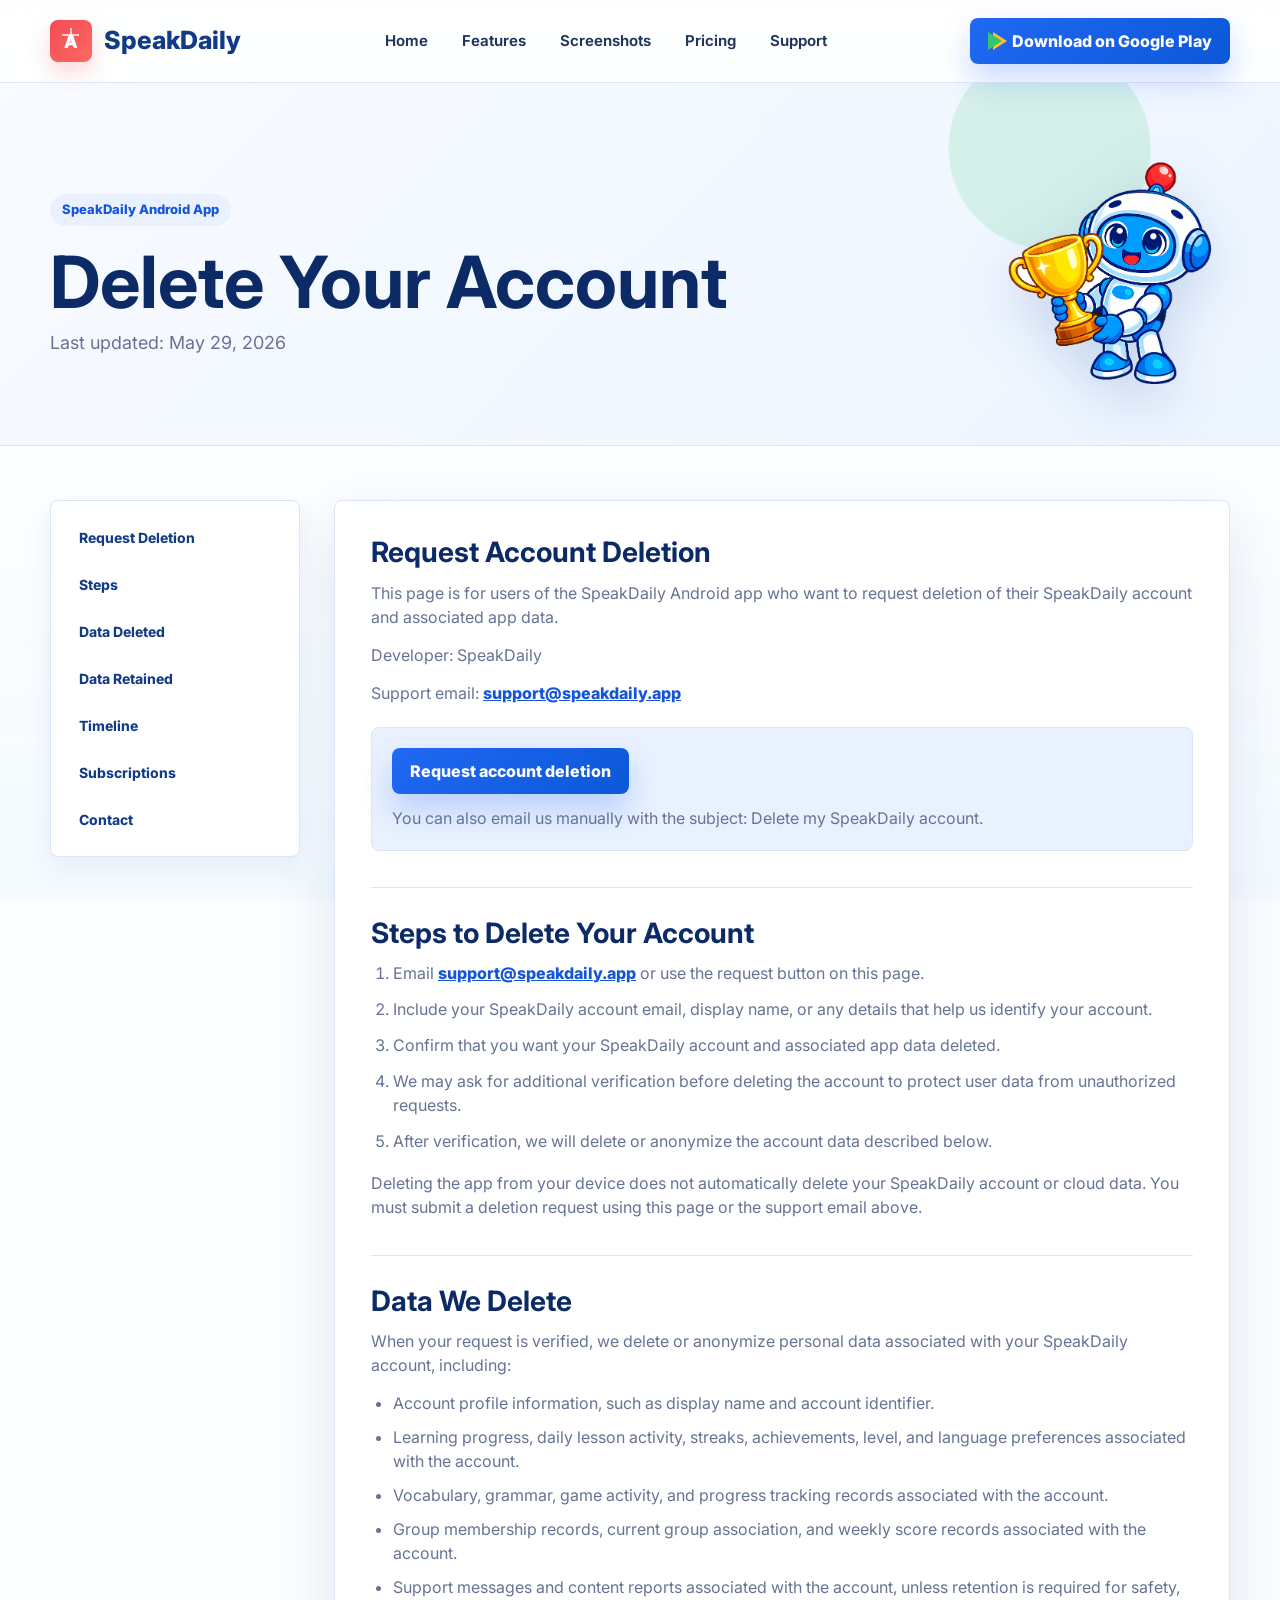
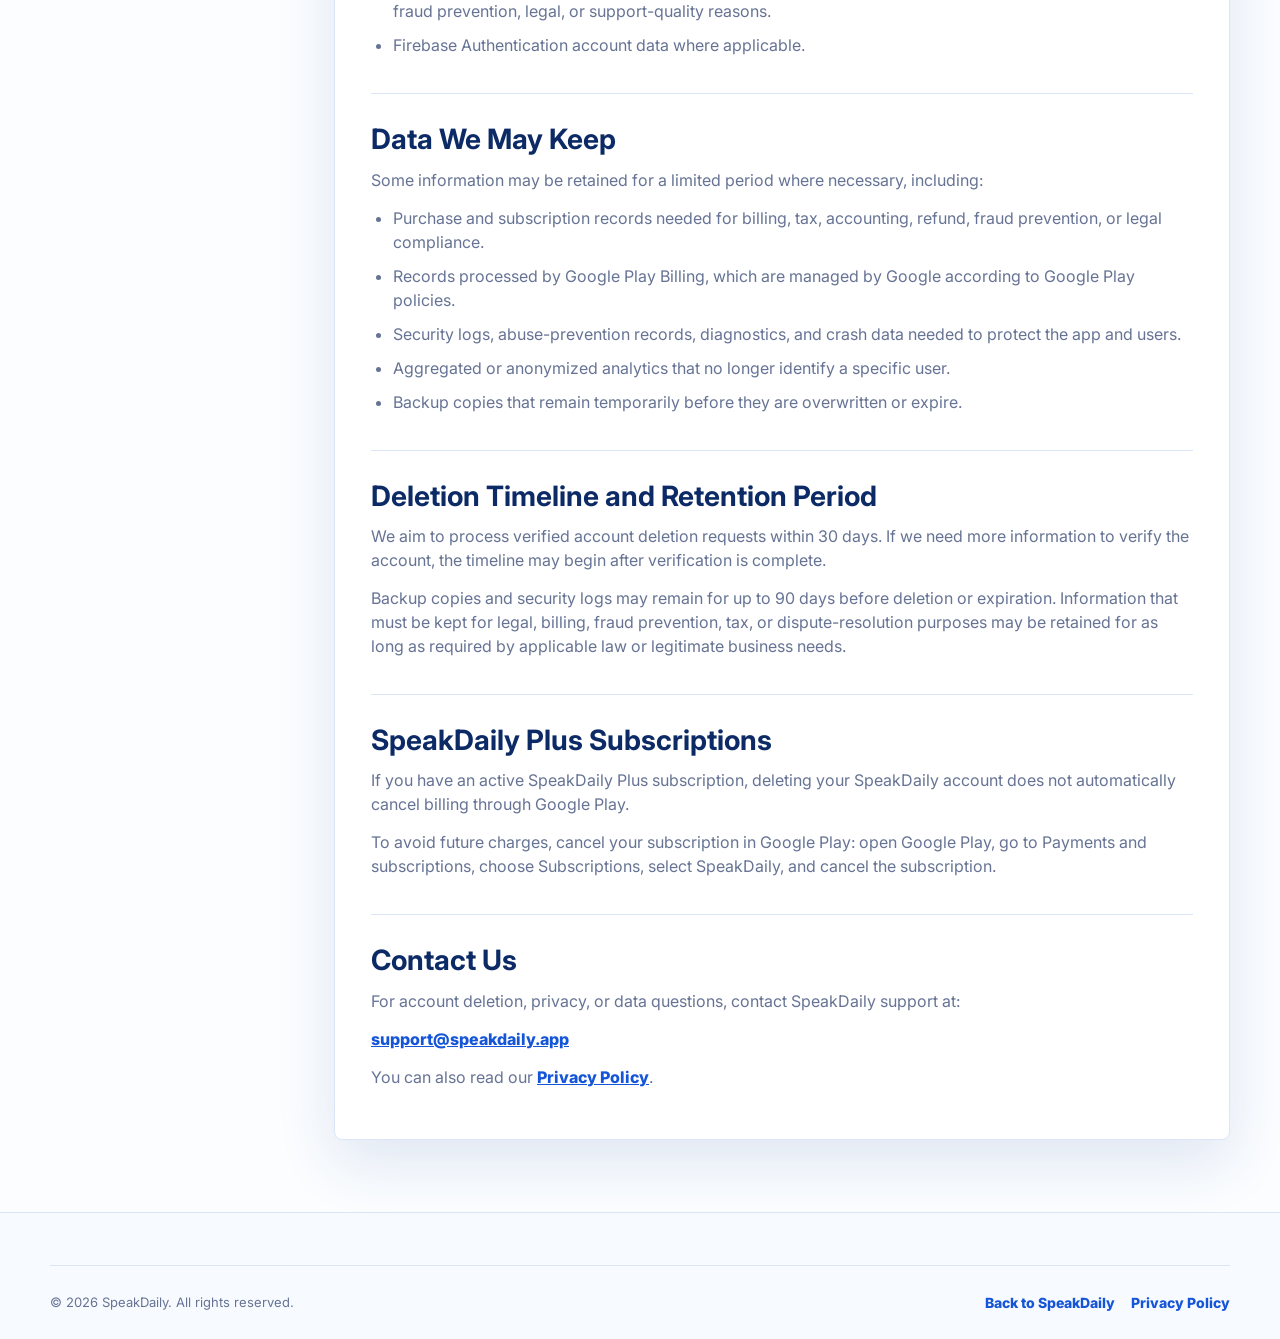
==== commit 364e5e1e: "Update new apps 554" ====
--- a/public/delete-account.html
+++ b/public/delete-account.html
@@ -29,7 +29,7 @@
         <a class="nav-link" href="index.html#support">Support</a>
       </div>
 
-      <a class="play-button nav-play" href="index.html#download" aria-label="Download SpeakDaily on Google Play">
+      <a class="play-button nav-play" href="https://play.google.com/store/apps/details?id=com.speakdaily.app" target="_blank" rel="noopener" aria-label="Download SpeakDaily on Google Play">
         <span class="play-triangle" aria-hidden="true"></span>
         <span>Download on Google Play</span>
       </a>
--- a/public/styles.css
+++ b/public/styles.css
@@ -1433,7 +1433,7 @@
 
 .pricing-grid {
   display: grid;
-  grid-template-columns: 1fr 280px 280px;
+  grid-template-columns: minmax(260px, 1fr) repeat(3, minmax(0, 238px));
   gap: 22px;
   align-items: stretch;
 }
@@ -1444,6 +1444,8 @@
 }
 
 .price-card {
+  display: flex;
+  flex-direction: column;
   padding: 26px;
   box-shadow: 0 12px 28px rgba(24, 66, 148, 0.1);
 }
@@ -1467,7 +1469,7 @@
   justify-content: center;
   min-height: 42px;
   width: 100%;
-  margin-top: 16px;
+  margin-top: auto;
   border-radius: 8px;
   color: var(--blue-700);
   background: var(--blue-100);
@@ -1916,6 +1918,11 @@
   font-weight: 800;
 }
 
+.policy-document .play-button,
+.policy-document .play-button:visited {
+  color: #fff;
+}
+
 .policy-footer {
   margin-top: 0;
 }
@@ -1981,7 +1988,7 @@
   }
 
   .pricing-grid {
-    grid-template-columns: repeat(2, minmax(0, 1fr));
+    grid-template-columns: repeat(3, minmax(0, 1fr));
   }
 
   .pricing-copy {
